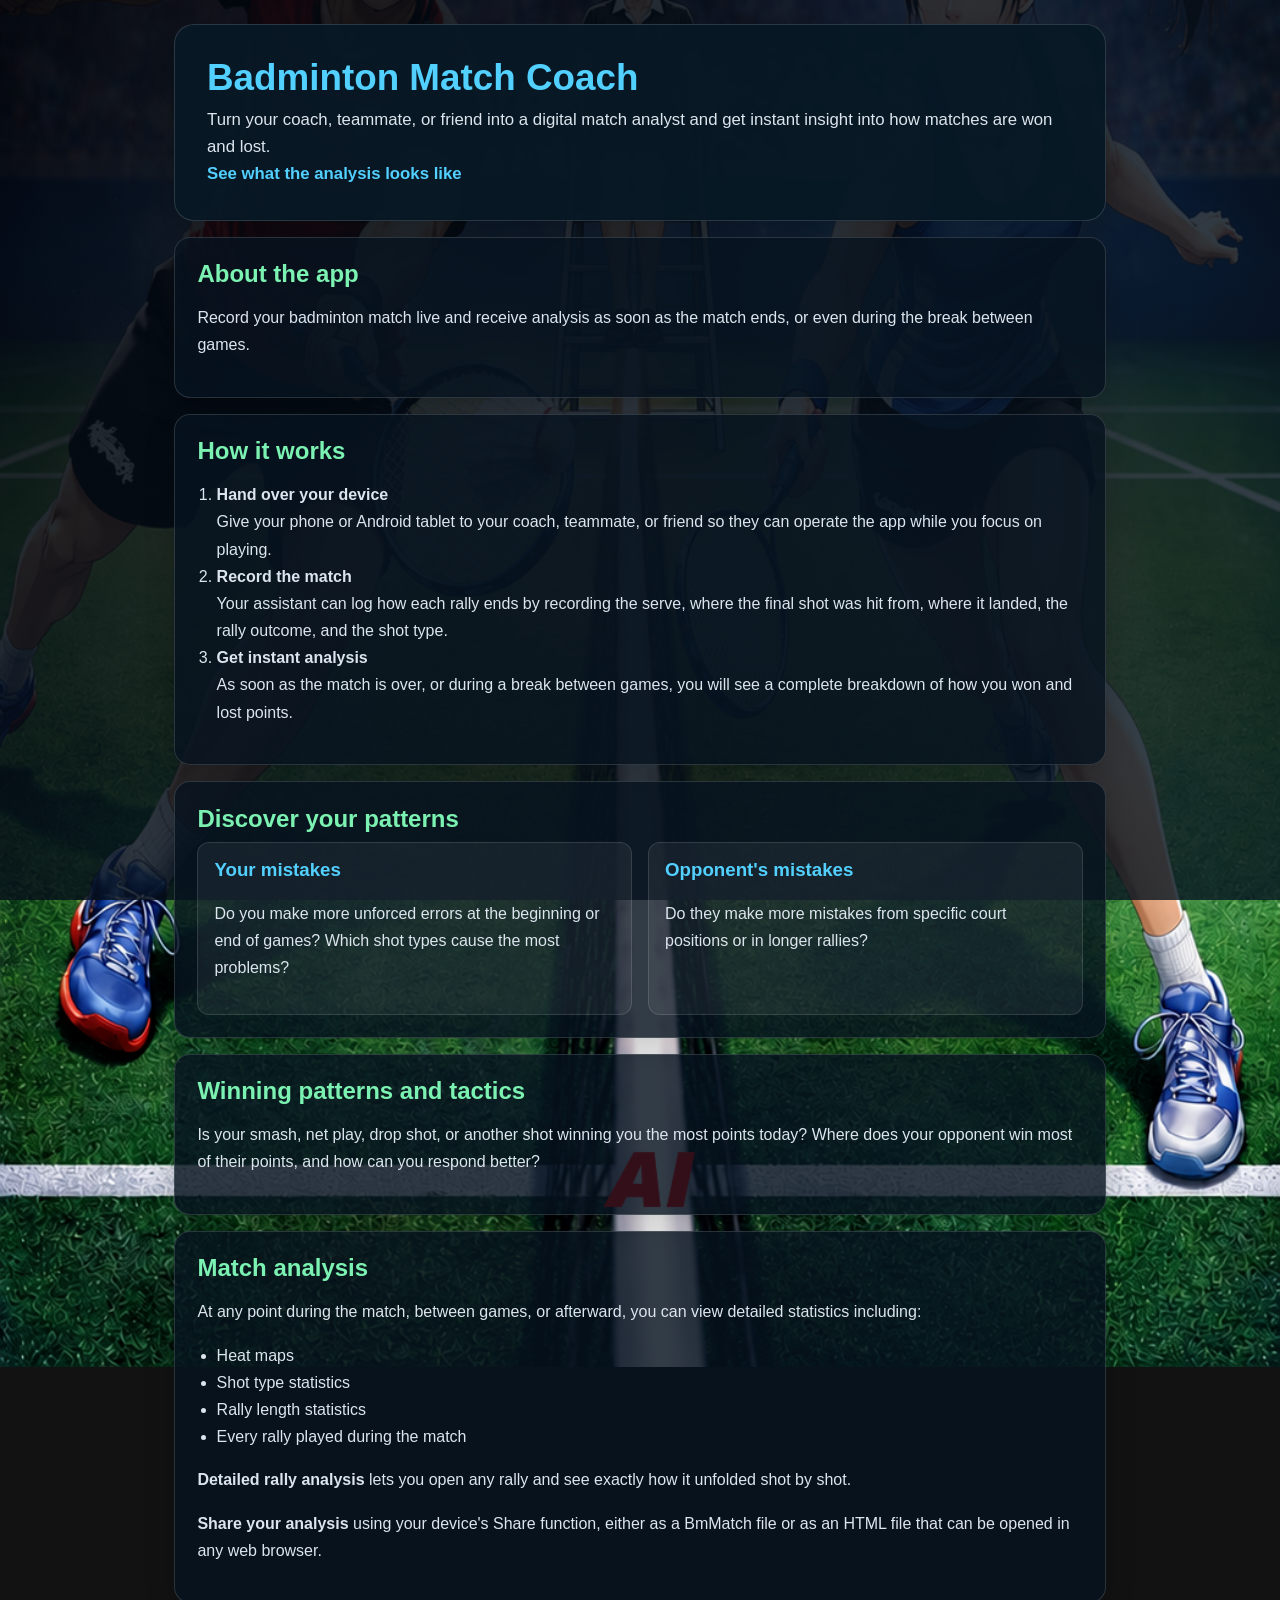
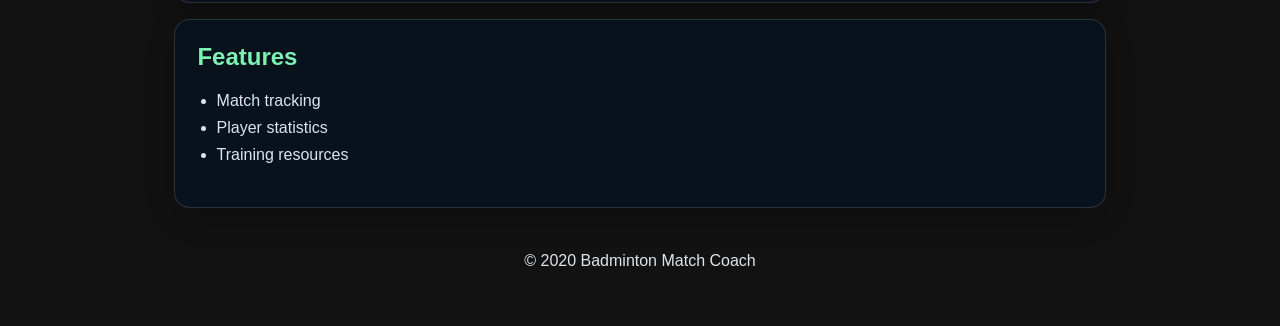
==== index.html @ 95886f52 "20260714 upd 11.22" ====
<!DOCTYPE html>
<html lang="en">
<head>
    <meta charset="UTF-8">
    <meta name="viewport" content="width=device-width, initial-scale=1.0">
    <title>Badminton Match Coach</title>
    <link rel="stylesheet" href="css/styles.css">
</head>
<body>
    <div class="page-shell">
        <header class="hero">
            <h1>Badminton Match Coach</h1>
            <p>Turn your coach, teammate, or friend into a digital match analyst and get instant insight into how matches are won and lost.</p>
            <p class="nav-links">
                <a href="analysis.html">See what the analysis looks like</a>
            </p>
        </header>

        <main class="container">
            <section class="card">
                <h2>About the app</h2>
                <p>Record your badminton match live and receive analysis as soon as the match ends, or even during the break between games.</p>
            </section>

            <section class="card">
                <h2>How it works</h2>
                <ol>
                    <li><strong>Hand over your device</strong><br>Give your phone or Android tablet to your coach, teammate, or friend so they can operate the app while you focus on playing.</li>
                    <li><strong>Record the match</strong><br>Your assistant can log how each rally ends by recording the serve, where the final shot was hit from, where it landed, the rally outcome, and the shot type.</li>
                    <li><strong>Get instant analysis</strong><br>As soon as the match is over, or during a break between games, you will see a complete breakdown of how you won and lost points.</li>
                </ol>
            </section>

            <section class="card">
                <h2>Discover your patterns</h2>
                <div class="grid">
                    <div class="panel">
                        <h3>Your mistakes</h3>
                        <p>Do you make more unforced errors at the beginning or end of games? Which shot types cause the most problems?</p>
                    </div>
                    <div class="panel">
                        <h3>Opponent's mistakes</h3>
                        <p>Do they make more mistakes from specific court positions or in longer rallies?</p>
                    </div>
                </div>
            </section>

            <section class="card">
                <h2>Winning patterns and tactics</h2>
                <p>Is your smash, net play, drop shot, or another shot winning you the most points today? Where does your opponent win most of their points, and how can you respond better?</p>
            </section>

            <section class="card">
                <h2>Match analysis</h2>
                <p>At any point during the match, between games, or afterward, you can view detailed statistics including:</p>
                <ul>
                    <li>Heat maps</li>
                    <li>Shot type statistics</li>
                    <li>Rally length statistics</li>
                    <li>Every rally played during the match</li>
                </ul>
                <p><strong>Detailed rally analysis</strong> lets you open any rally and see exactly how it unfolded shot by shot.</p>
                <p><strong>Share your analysis</strong> using your device's Share function, either as a BmMatch file or as an HTML file that can be opened in any web browser.</p>
            </section>

            <section class="card">
                <h2>Features</h2>
                <ul>
                    <li>Match tracking</li>
                    <li>Player statistics</li>
                    <li>Training resources</li>
                </ul>
            </section>
        </main>

        <footer>
            <p>&copy; 2020 Badminton Match Coach</p>
        </footer>
    </div>

    <script src="js/main.js"></script>
</body>
</html>
---- css/styles.css ----
:root {
    color-scheme: dark;
    --bg: #07131f;
    --surface: rgba(7, 19, 31, 0.82);
    --surface-strong: rgba(8, 24, 37, 0.96);
    --text: #f3f7fb;
    --muted: #dce5ee;
    --accent: #52d0ff;
    --accent-2: #7cf2b2;
}

* {
    box-sizing: border-box;
}

body {
    font-family: Arial, sans-serif;
    margin: 0;
    min-height: 100vh;
    color: var(--text);
    background: linear-gradient(135deg, rgba(2, 6, 12, 0.92) 0%, rgba(7, 16, 27, 0.84) 45%, rgba(10, 24, 35, 0.82) 100%), url("../BadmintonMatchCoach.png");
    background-position: center;
    background-repeat: no-repeat;
    background-size: cover;
    background-attachment: fixed;
    -webkit-text-size-adjust: 100%;
    text-size-adjust: 100%;
}

.page-shell {
    max-width: 980px;
    margin: 0 auto;
    padding: 24px clamp(14px, 3vw, 24px) 40px;
}

.hero {
    padding: clamp(1.2rem, 3vw, 2rem);
    margin-bottom: 1rem;
    background: var(--surface-strong);
    border: 1px solid rgba(255, 255, 255, 0.14);
    border-radius: 20px;
    box-shadow: 0 12px 40px rgba(0, 0, 0, 0.25);
}

.hero h1 {
    margin: 0 0 0.5rem;
    font-size: clamp(1.7rem, 4vw, 2.3rem);
    color: var(--accent);
}

.hero p {
    margin: 0;
    font-size: clamp(0.95rem, 2.2vw, 1.05rem);
    line-height: 1.6;
    color: var(--muted);
}

.container {
    display: grid;
    gap: 1rem;
}

.card {
    background: var(--surface);
    border: 1px solid rgba(255, 255, 255, 0.14);
    border-radius: 16px;
    padding: clamp(1rem, 2.5vw, 1.4rem);
    box-shadow: 0 10px 30px rgba(0, 0, 0, 0.2);
}

.card h2 {
    margin-top: 0;
    margin-bottom: 0.6rem;
    color: var(--accent-2);
}

.card p,
.card li {
    line-height: 1.7;
    color: var(--muted);
}

.grid {
    display: grid;
    grid-template-columns: repeat(2, minmax(0, 1fr));
    gap: 1rem;
}

.panel {
    background: rgba(255, 255, 255, 0.06);
    border: 1px solid rgba(255, 255, 255, 0.12);
    border-radius: 12px;
    padding: 1rem;
}

.panel h3 {
    margin-top: 0;
    color: var(--accent);
}

ol,
ul {
    padding-left: 1.2rem;
}

footer {
    margin-top: 1rem;
    text-align: center;
    color: var(--muted);
    padding: 0.75rem 0 0;
}

.nav-links {
    margin-top: 0.8rem;
}

.nav-links a {
    display: inline-block;
    color: var(--accent);
    font-weight: bold;
    text-decoration: none;
}

.nav-links a:hover {
    text-decoration: underline;
}

footer a {
    color: var(--accent);
    text-decoration: none;
}

footer a:hover {
    text-decoration: underline;
}



@media (max-width: 900px) {
    .grid {
        grid-template-columns: 1fr;
    }
}

@media (max-width: 700px) {
    .page-shell {
        padding: 16px 12px 32px;
    }

    .hero {
        padding: 1.1rem;
    }

    .card {
        border-radius: 14px;
    }

    ol,
    ul {
        padding-left: 1rem;
    }
}

@media (max-width: 480px) {
    .hero h1 {
        font-size: 1.5rem;
    }

    .hero p {
        font-size: 0.95rem;
    }

    .card h2 {
        font-size: 1.1rem;
    }

    .nav-links a {
        font-size: 0.95rem;
    }
}
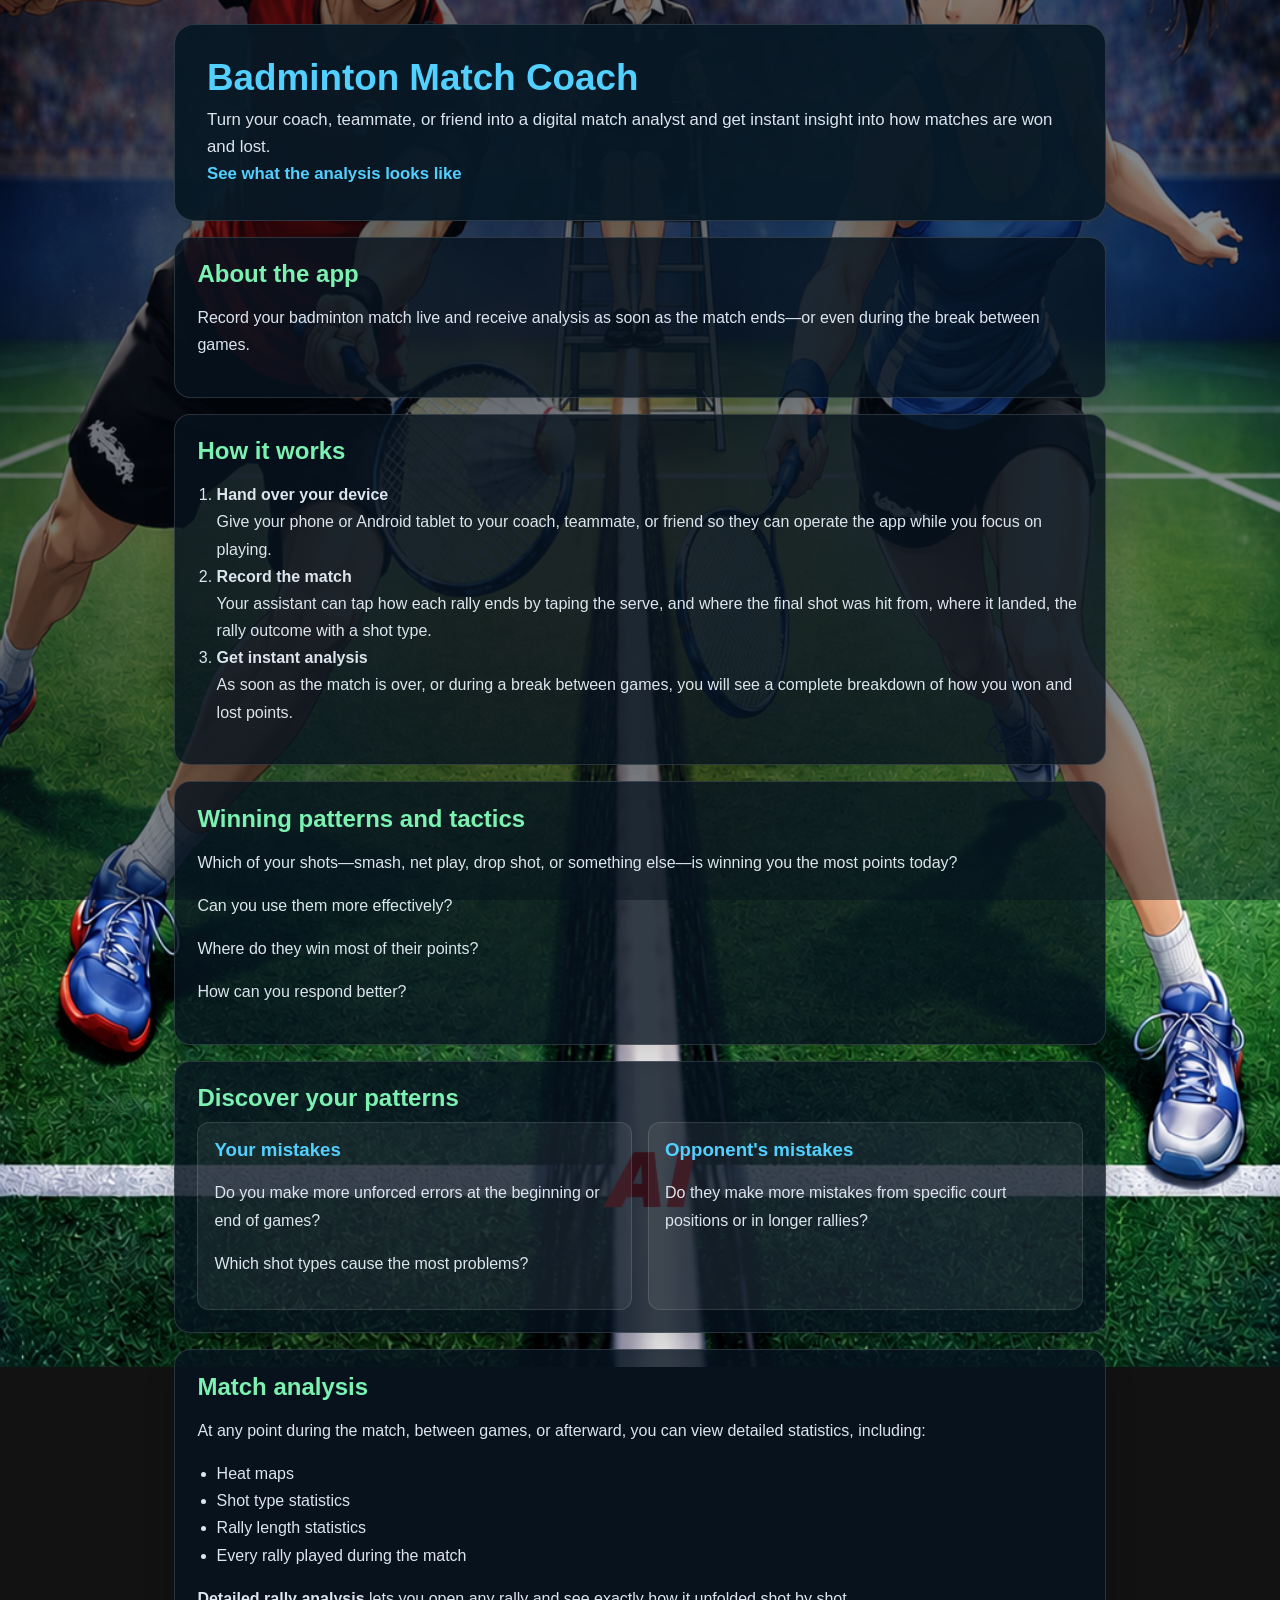
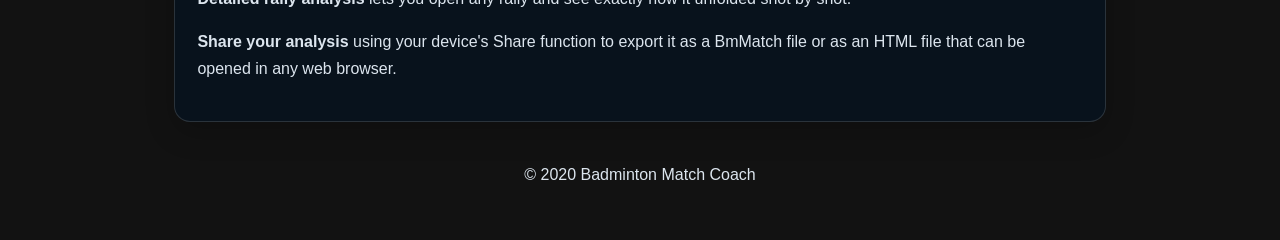
==== commit 569fea5c: "20260715" ====
--- a/index.html
+++ b/index.html
@@ -19,16 +19,24 @@
         <main class="container">
             <section class="card">
                 <h2>About the app</h2>
-                <p>Record your badminton match live and receive analysis as soon as the match ends, or even during the break between games.</p>
+                <p>Record your badminton match live and receive analysis as soon as the match ends—or even during the break between games.</p>
             </section>
 
             <section class="card">
                 <h2>How it works</h2>
                 <ol>
                     <li><strong>Hand over your device</strong><br>Give your phone or Android tablet to your coach, teammate, or friend so they can operate the app while you focus on playing.</li>
-                    <li><strong>Record the match</strong><br>Your assistant can log how each rally ends by recording the serve, where the final shot was hit from, where it landed, the rally outcome, and the shot type.</li>
+                    <li><strong>Record the match</strong><br>Your assistant can tap how each rally ends by taping the serve, and where the final shot was hit from, where it landed, the rally outcome with a shot type.</li>
                     <li><strong>Get instant analysis</strong><br>As soon as the match is over, or during a break between games, you will see a complete breakdown of how you won and lost points.</li>
                 </ol>
+            </section>
+
+            <section class="card">
+                <h2>Winning patterns and tactics</h2>
+                <p>Which of your shots—smash, net play, drop shot, or something else—is winning you the most points today?</p>
+                <p>Can you use them more effectively?</p>
+                <p>Where do they win most of their points?</p>
+                <p>How can you respond better?</p>
             </section>
 
             <section class="card">
@@ -36,7 +44,8 @@
                 <div class="grid">
                     <div class="panel">
                         <h3>Your mistakes</h3>
-                        <p>Do you make more unforced errors at the beginning or end of games? Which shot types cause the most problems?</p>
+                        <p>Do you make more unforced errors at the beginning or end of games?</p>
+                        <p>Which shot types cause the most problems?</p>
                     </div>
                     <div class="panel">
                         <h3>Opponent's mistakes</h3>
@@ -46,13 +55,8 @@
             </section>
 
             <section class="card">
-                <h2>Winning patterns and tactics</h2>
-                <p>Is your smash, net play, drop shot, or another shot winning you the most points today? Where does your opponent win most of their points, and how can you respond better?</p>
-            </section>
-
-            <section class="card">
                 <h2>Match analysis</h2>
-                <p>At any point during the match, between games, or afterward, you can view detailed statistics including:</p>
+                <p>At any point during the match, between games, or afterward, you can view detailed statistics, including:</p>
                 <ul>
                     <li>Heat maps</li>
                     <li>Shot type statistics</li>
@@ -60,17 +64,9 @@
                     <li>Every rally played during the match</li>
                 </ul>
                 <p><strong>Detailed rally analysis</strong> lets you open any rally and see exactly how it unfolded shot by shot.</p>
-                <p><strong>Share your analysis</strong> using your device's Share function, either as a BmMatch file or as an HTML file that can be opened in any web browser.</p>
+                <p><strong>Share your analysis</strong> using your device's Share function to export it as a BmMatch file or as an HTML file that can be opened in any web browser.</p>
             </section>
 
-            <section class="card">
-                <h2>Features</h2>
-                <ul>
-                    <li>Match tracking</li>
-                    <li>Player statistics</li>
-                    <li>Training resources</li>
-                </ul>
-            </section>
         </main>
 
         <footer>
--- a/css/styles.css
+++ b/css/styles.css
@@ -18,7 +18,7 @@
     margin: 0;
     min-height: 100vh;
     color: var(--text);
-    background: linear-gradient(135deg, rgba(2, 6, 12, 0.92) 0%, rgba(7, 16, 27, 0.84) 45%, rgba(10, 24, 35, 0.82) 100%), url("../BadmintonMatchCoach.png");
+    background: linear-gradient(135deg, rgba(2, 6, 12, 0.60) 0%, rgba(7, 16, 27, 0.50) 45%, rgba(10, 24, 35, 0.45) 100%), url("../BadmintonMatchCoach.png");
     background-position: center;
     background-repeat: no-repeat;
     background-size: cover;
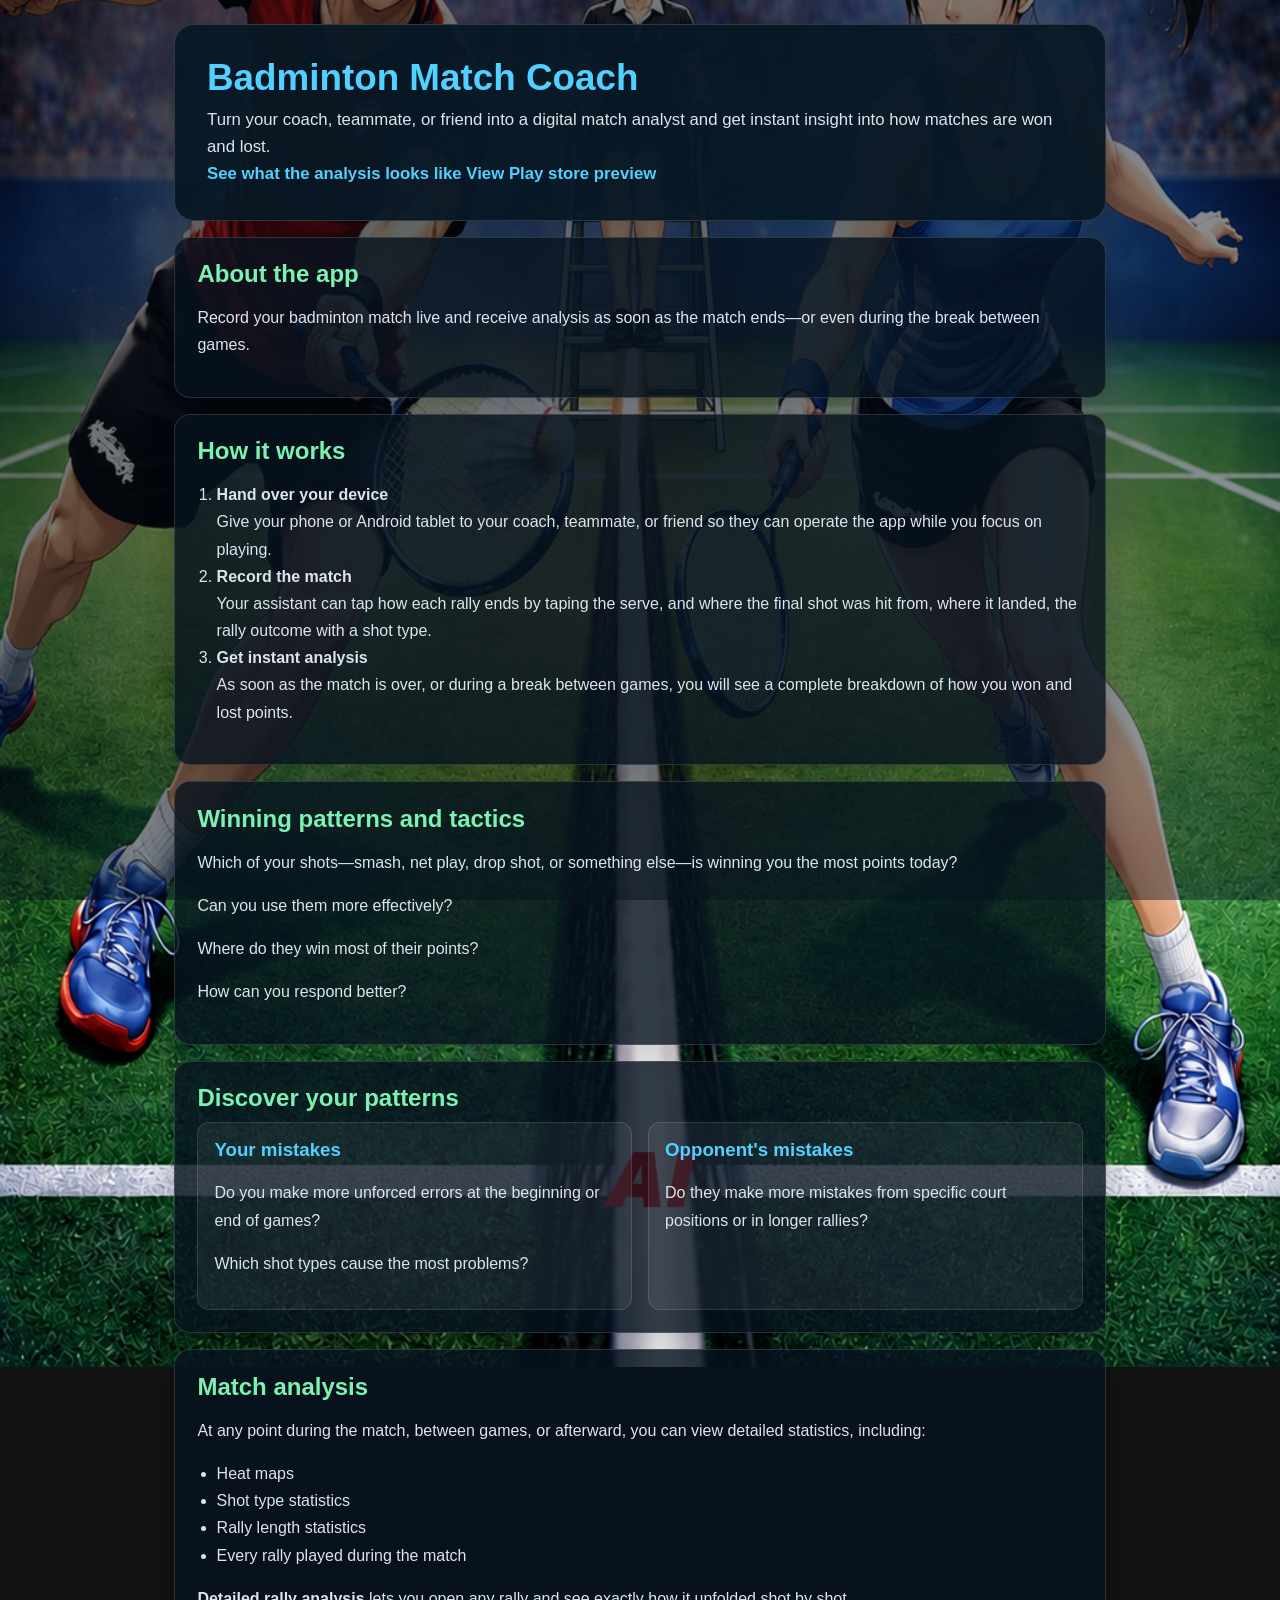
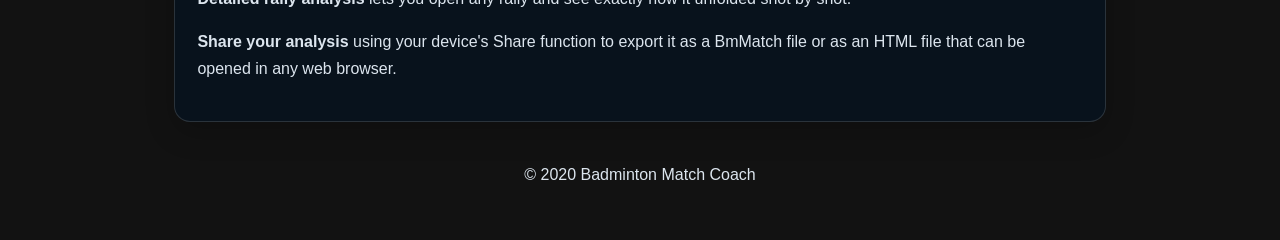
==== commit 54bfeb81: "20260715 13.19" ====
--- a/index.html
+++ b/index.html
@@ -13,6 +13,7 @@
             <p>Turn your coach, teammate, or friend into a digital match analyst and get instant insight into how matches are won and lost.</p>
             <p class="nav-links">
                 <a href="analysis.html">See what the analysis looks like</a>
+                <a href="play/index.html">View Play store preview</a>
             </p>
         </header>
 
--- a/css/styles.css
+++ b/css/styles.css
@@ -134,30 +134,357 @@
     text-decoration: underline;
 }
 
-
-
-@media (max-width: 900px) {
-    .grid {
+.play-page {
+    background: #f4f5f7;
+    color: #15202b;
+}
+
+.play-hero {
+    background: #1a73e8;
+    height: 90px;
+    display: flex;
+    align-items: center;
+    padding: 0 24px;
+    border-radius: 0 0 20px 20px;
+    box-shadow: 0 10px 30px rgba(26, 115, 232, 0.24);
+}
+
+.top-nav {
+    display: flex;
+    gap: 16px;
+}
+
+.top-nav a {
+    color: white;
+    text-decoration: none;
+    font-weight: 600;
+}
+
+.top-nav a:hover {
+    text-decoration: underline;
+}
+
+.app-shell {
+    max-width: 960px;
+    margin: -40px auto 0;
+    padding: 0 24px 40px;
+}
+
+.app-intro {
+    display: grid;
+    grid-template-columns: minmax(0, 1.7fr) minmax(280px, 1fr);
+    gap: 24px;
+    align-items: start;
+}
+
+.app-card {
+    background: white;
+    border-radius: 24px;
+    padding: 28px;
+    box-shadow: 0 16px 50px rgba(13, 44, 79, 0.12);
+    display: flex;
+    gap: 24px;
+}
+
+.app-icon {
+    min-width: 96px;
+    min-height: 96px;
+    border-radius: 28px;
+    background: linear-gradient(135deg, #2b81ff 0%, #51d6ff 100%);
+    color: white;
+    display: grid;
+    place-items: center;
+    box-shadow: 0 16px 35px rgba(43, 129, 255, 0.25);
+    overflow: hidden;
+}
+
+.app-icon img {
+    width: 100%;
+    height: 100%;
+    object-fit: cover;
+    display: block;
+}
+
+.app-details {
+    display: grid;
+    gap: 14px;
+}
+
+.app-category {
+    text-transform: uppercase;
+    letter-spacing: 0.14em;
+    font-size: 0.78rem;
+    color: #637f9d;
+}
+
+.app-details h1 {
+    margin: 0;
+    font-size: clamp(2.1rem, 3vw, 2.6rem);
+    color: #0f172a;
+}
+
+.app-subtitle {
+    margin: 0;
+    font-size: 1rem;
+    color: #475569;
+}
+
+.app-meta {
+    display: grid;
+    gap: 10px;
+}
+
+.rating {
+    display: flex;
+    align-items: center;
+    gap: 0.75rem;
+    font-size: 0.95rem;
+    color: #0f172a;
+}
+
+.stars {
+    color: #f59e0b;
+}
+
+.meta-muted {
+    color: #64748b;
+}
+
+.meta-row {
+    display: flex;
+    flex-wrap: wrap;
+    gap: 1rem;
+    color: #475569;
+    font-size: 0.95rem;
+}
+
+.badge-list {
+    display: flex;
+    flex-wrap: wrap;
+    gap: 10px;
+}
+
+.badge {
+    background: rgba(56, 189, 248, 0.12);
+    color: #0c4a6e;
+    padding: 6px 12px;
+    border-radius: 999px;
+    font-size: 0.82rem;
+    font-weight: 600;
+}
+
+.app-description {
+    margin: 0;
+    line-height: 1.75;
+    color: #334155;
+}
+
+.app-actions {
+    display: grid;
+    gap: 16px;
+}
+
+.btn {
+    border: none;
+    border-radius: 999px;
+    padding: 14px 18px;
+    font-size: 1rem;
+    cursor: pointer;
+}
+
+.btn-primary {
+    background: #1a73e8;
+    color: white;
+    box-shadow: 0 12px 28px rgba(26, 115, 232, 0.2);
+}
+
+.btn-secondary {
+    background: white;
+    color: #1a73e8;
+    border: 1px solid #cbd5e1;
+}
+
+.developer-info {
+    display: grid;
+    gap: 4px;
+    color: #475569;
+    font-size: 0.95rem;
+}
+
+.developer-info a {
+    color: #1a73e8;
+    text-decoration: none;
+}
+
+.developer-info a:hover {
+    text-decoration: underline;
+}
+
+.action-tags {
+    display: flex;
+    flex-wrap: wrap;
+    gap: 10px;
+    color: #334155;
+    font-size: 0.9rem;
+}
+
+.action-tags span {
+    background: #e2e8f0;
+    color: #1e293b;
+    border-radius: 999px;
+    padding: 8px 12px;
+}
+
+.screenshot-grid {
+    display: grid;
+    grid-template-columns: repeat(3, minmax(0, 1fr));
+    gap: 18px;
+    margin-top: 24px;
+}
+
+.screenshot-card {
+    background: #f8fafc;
+    border-radius: 24px;
+    position: relative;
+    overflow: hidden;
+    box-shadow: 0 18px 40px rgba(15, 23, 42, 0.08);
+}
+
+.screenshot-card img {
+    width: 100%;
+    height: 100%;
+    min-height: 260px;
+    display: block;
+    object-fit: cover;
+}
+
+.screenshot-label {
+    position: absolute;
+    left: 16px;
+    right: 16px;
+    bottom: 16px;
+    background: rgba(8, 31, 63, 0.85);
+    color: white;
+    padding: 10px 14px;
+    border-radius: 999px;
+    font-size: 0.9rem;
+    text-align: center;
+}
+
+.play-section {
+    background: white;
+    border-radius: 24px;
+    padding: 28px;
+    margin-top: 24px;
+    box-shadow: 0 14px 34px rgba(15, 23, 42, 0.08);
+}
+
+.play-section h2 {
+    margin-top: 0;
+    color: #0f172a;
+}
+
+.play-section p {
+    color: #475569;
+    line-height: 1.75;
+}
+
+.feature-list,
+.info-grid {
+    display: grid;
+    grid-template-columns: repeat(3, minmax(0, 1fr));
+    gap: 18px;
+    margin-top: 20px;
+}
+
+.feature-list div,
+.info-grid div {
+    background: #f8fafc;
+    border-radius: 18px;
+    border: 1px solid #e2e8f0;
+    padding: 20px;
+}
+
+.feature-list h3,
+.info-grid h3 {
+    margin-top: 0;
+    color: #0f172a;
+}
+
+.app-list {
+    padding-left: 1.2rem;
+    color: #475569;
+}
+
+.app-list li {
+    margin-bottom: 0.75rem;
+}
+
+.play-footer {
+    display: grid;
+    grid-template-columns: repeat(3, minmax(0, 1fr));
+    gap: 20px;
+    margin-top: 24px;
+    padding-top: 20px;
+    border-top: 1px solid #e2e8f0;
+    color: #475569;
+}
+
+.play-footer strong,
+.play-footer a {
+    color: #0f172a;
+}
+
+.play-footer a {
+    text-decoration: none;
+}
+
+.play-footer a:hover {
+    text-decoration: underline;
+}
+
+@media (max-width: 960px) {
+    .app-intro,
+    .screenshot-grid,
+    .feature-list,
+    .info-grid,
+    .play-footer {
         grid-template-columns: 1fr;
     }
-}
-
-@media (max-width: 700px) {
+
+    .app-shell {
+        margin-top: -20px;
+    }
+}
+
+@media (max-width: 690px) {
+    .app-card {
+        flex-direction: column;
+        padding: 22px;
+    }
+
+    .app-icon {
+        min-width: 76px;
+        min-height: 76px;
+        border-radius: 20px;
+    }
+}
+
+@media (max-width: 520px) {
+    .play-hero {
+        padding: 0 16px;
+    }
+
     .page-shell {
-        padding: 16px 12px 32px;
-    }
-
-    .hero {
-        padding: 1.1rem;
-    }
-
-    .card {
-        border-radius: 14px;
-    }
-
-    ol,
-    ul {
-        padding-left: 1rem;
+        padding: 0;
+    }
+
+    .app-shell {
+        padding: 0 16px 32px;
+    }
+
+    .btn {
+        width: 100%;
     }
 }
 
@@ -177,4 +504,22 @@
     .nav-links a {
         font-size: 0.95rem;
     }
+}
+
+@media (max-width: 480px) {
+    .hero h1 {
+        font-size: 1.5rem;
+    }
+
+    .hero p {
+        font-size: 0.95rem;
+    }
+
+    .card h2 {
+        font-size: 1.1rem;
+    }
+
+    .nav-links a {
+        font-size: 0.95rem;
+    }
 }
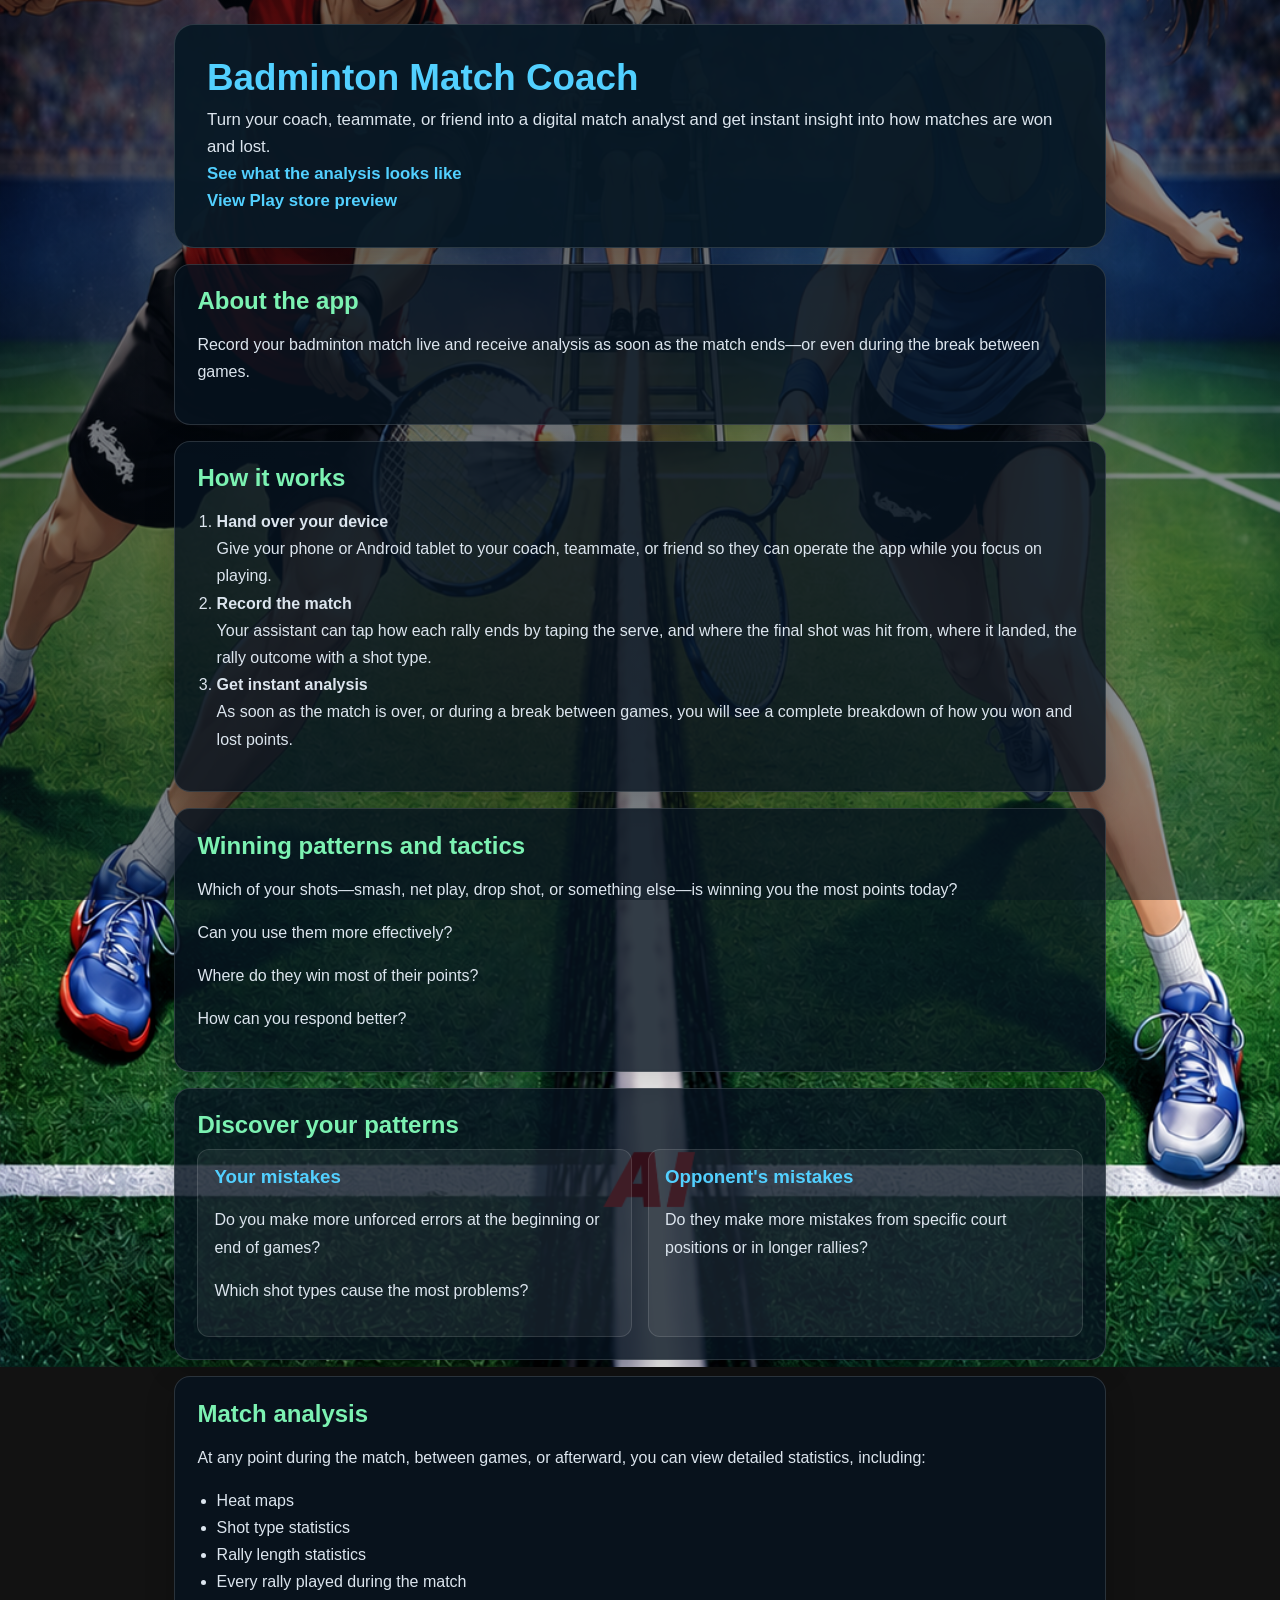
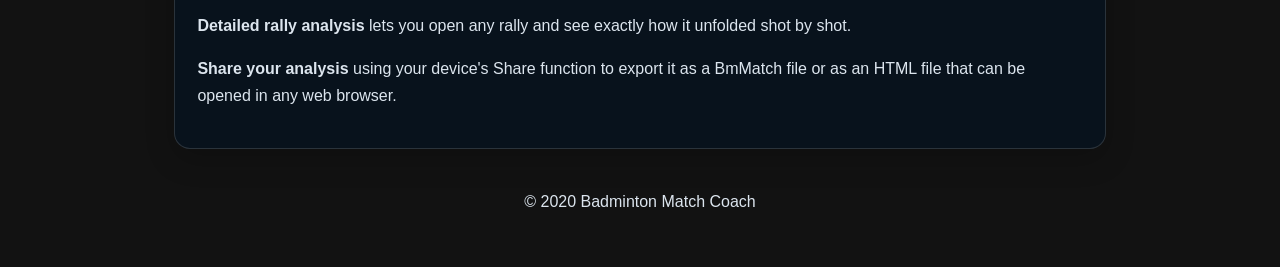
==== commit 2ad82414: "20260715 13.46" ====
--- a/index.html
+++ b/index.html
@@ -13,6 +13,8 @@
             <p>Turn your coach, teammate, or friend into a digital match analyst and get instant insight into how matches are won and lost.</p>
             <p class="nav-links">
                 <a href="analysis.html">See what the analysis looks like</a>
+            </p>
+            <p class="nav-links">
                 <a href="play/index.html">View Play store preview</a>
             </p>
         </header>
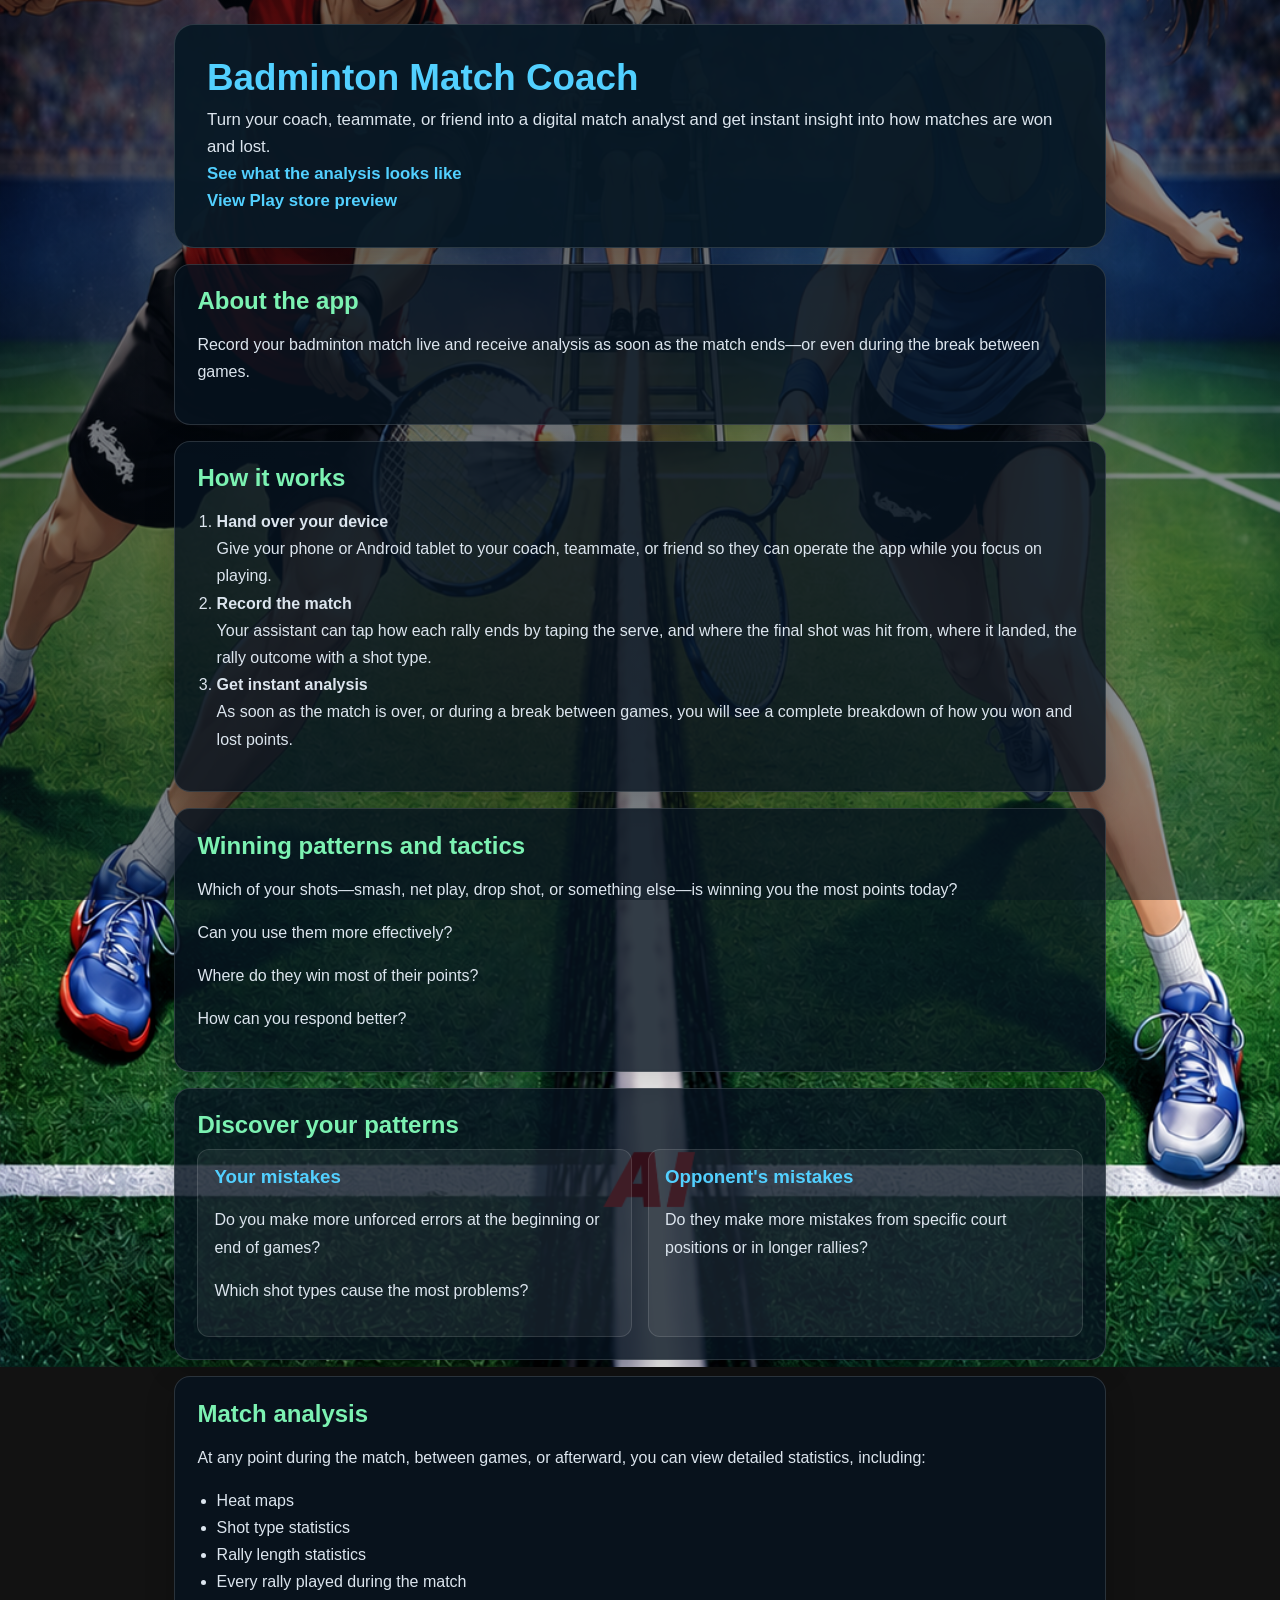
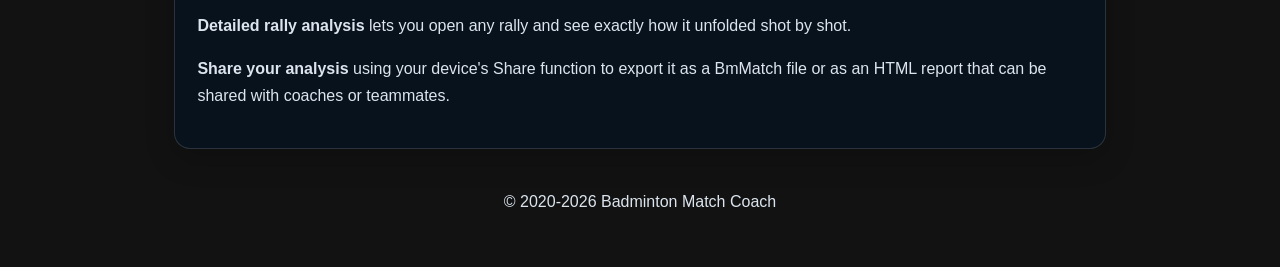
==== commit 62ad73c0: "20260715 1922" ====
--- a/index.html
+++ b/index.html
@@ -67,13 +67,13 @@
                     <li>Every rally played during the match</li>
                 </ul>
                 <p><strong>Detailed rally analysis</strong> lets you open any rally and see exactly how it unfolded shot by shot.</p>
-                <p><strong>Share your analysis</strong> using your device's Share function to export it as a BmMatch file or as an HTML file that can be opened in any web browser.</p>
+                <p><strong>Share your analysis</strong> using your device's Share function to export it as a BmMatch file or as an HTML report that can be shared with coaches or teammates.</p>
             </section>
 
         </main>
 
         <footer>
-            <p>&copy; 2020 Badminton Match Coach</p>
+            <p>&copy; 2020-2026 Badminton Match Coach</p>
         </footer>
     </div>
 
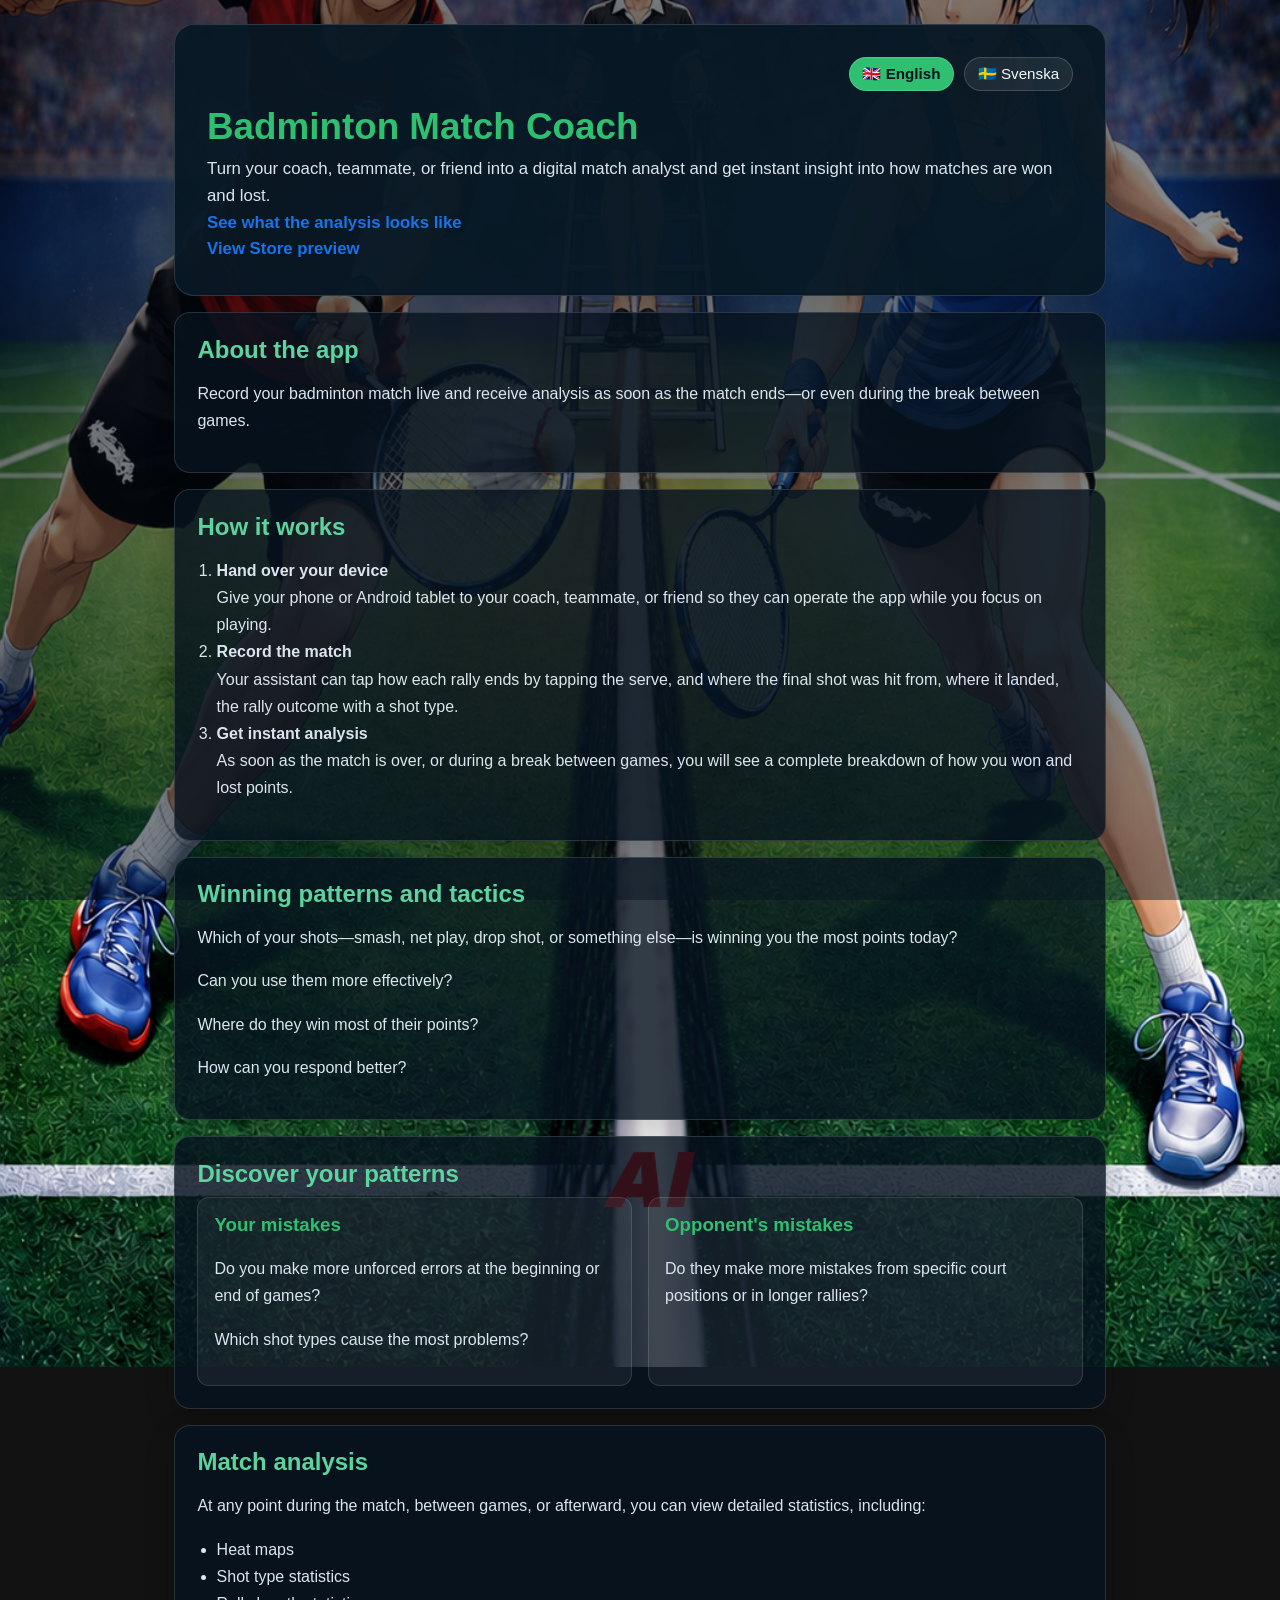
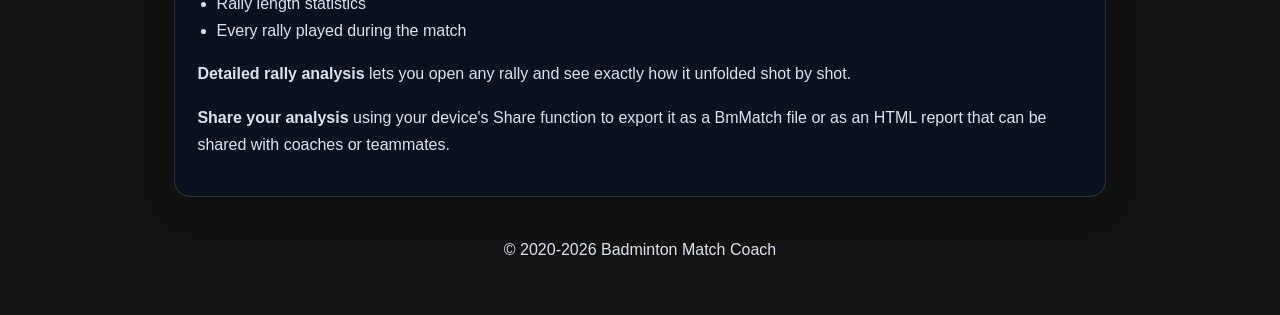
==== commit e1ef0b09: "20260721" ====
--- a/index.html
+++ b/index.html
@@ -9,65 +9,69 @@
 <body>
     <div class="page-shell">
         <header class="hero">
+            <div class="lang-switcher" role="group" aria-label="Language switcher">
+                <button class="lang-btn active" type="button" data-lang="en" aria-label="Switch to English">🇬🇧 English</button>
+                <button class="lang-btn" type="button" data-lang="sv" aria-label="Växla till svenska">🇸🇪 Svenska</button>
+            </div>
             <h1>Badminton Match Coach</h1>
-            <p>Turn your coach, teammate, or friend into a digital match analyst and get instant insight into how matches are won and lost.</p>
+            <p data-i18n="heroSubtitle">Turn your coach, teammate, or friend into a digital match analyst and get instant insight into how matches are won and lost.</p>
             <p class="nav-links">
-                <a href="analysis.html">See what the analysis looks like</a>
+                <a href="analysis.html" data-i18n="linkAnalysis">See what the analysis looks like</a>
             </p>
             <p class="nav-links">
-                <a href="play/index.html">View Play store preview</a>
+                <a href="play/index.html" data-i18n="linkPreview">View Play Store preview</a>
             </p>
         </header>
 
         <main class="container">
             <section class="card">
-                <h2>About the app</h2>
-                <p>Record your badminton match live and receive analysis as soon as the match ends—or even during the break between games.</p>
+                <h2 data-i18n="aboutTitle">About the app</h2>
+                <p data-i18n="aboutText">Record your badminton match live and receive analysis as soon as the match ends—or even during the break between games.</p>
             </section>
 
             <section class="card">
-                <h2>How it works</h2>
+                <h2 data-i18n="howTitle">How it works</h2>
                 <ol>
-                    <li><strong>Hand over your device</strong><br>Give your phone or Android tablet to your coach, teammate, or friend so they can operate the app while you focus on playing.</li>
-                    <li><strong>Record the match</strong><br>Your assistant can tap how each rally ends by taping the serve, and where the final shot was hit from, where it landed, the rally outcome with a shot type.</li>
-                    <li><strong>Get instant analysis</strong><br>As soon as the match is over, or during a break between games, you will see a complete breakdown of how you won and lost points.</li>
+                    <li><strong data-i18n="step1Title">Hand over your device</strong><br><span data-i18n="step1Text">Give your phone or Android tablet to your coach, teammate, or friend so they can operate the app while you focus on playing.</span></li>
+                    <li><strong data-i18n="step2Title">Record the match</strong><br><span data-i18n="step2Text">Your assistant can tap how each rally ends by tapping the serve, and where the final shot was hit from, where it landed, the rally outcome with a shot type.</span></li>
+                    <li><strong data-i18n="step3Title">Get instant analysis</strong><br><span data-i18n="step3Text">As soon as the match is over, or during a break between games, you will see a complete breakdown of how you won and lost points.</span></li>
                 </ol>
             </section>
 
             <section class="card">
-                <h2>Winning patterns and tactics</h2>
-                <p>Which of your shots—smash, net play, drop shot, or something else—is winning you the most points today?</p>
-                <p>Can you use them more effectively?</p>
-                <p>Where do they win most of their points?</p>
-                <p>How can you respond better?</p>
+                <h2 data-i18n="patternsTitle">Winning patterns and tactics</h2>
+                <p data-i18n="patternsText1">Which of your shots—smash, net play, drop shot, or something else—is winning you the most points today?</p>
+                <p data-i18n="patternsText2">Can you use them more effectively?</p>
+                <p data-i18n="patternsText3">Where do they win most of their points?</p>
+                <p data-i18n="patternsText4">How can you respond better?</p>
             </section>
 
             <section class="card">
-                <h2>Discover your patterns</h2>
+                <h2 data-i18n="discoverTitle">Discover your patterns</h2>
                 <div class="grid">
                     <div class="panel">
-                        <h3>Your mistakes</h3>
-                        <p>Do you make more unforced errors at the beginning or end of games?</p>
-                        <p>Which shot types cause the most problems?</p>
+                        <h3 data-i18n="mistakesTitle">Your mistakes</h3>
+                        <p data-i18n="mistakesText1">Do you make more unforced errors at the beginning or end of games?</p>
+                        <p data-i18n="mistakesText2">Which shot types cause the most problems?</p>
                     </div>
                     <div class="panel">
-                        <h3>Opponent's mistakes</h3>
-                        <p>Do they make more mistakes from specific court positions or in longer rallies?</p>
+                        <h3 data-i18n="opponentTitle">Opponent's mistakes</h3>
+                        <p data-i18n="opponentText">Do they make more mistakes from specific court positions or in longer rallies?</p>
                     </div>
                 </div>
             </section>
 
             <section class="card">
-                <h2>Match analysis</h2>
-                <p>At any point during the match, between games, or afterward, you can view detailed statistics, including:</p>
+                <h2 data-i18n="analysisTitle">Match analysis</h2>
+                <p data-i18n="analysisIntro">At any point during the match, between games, or afterward, you can view detailed statistics, including:</p>
                 <ul>
-                    <li>Heat maps</li>
-                    <li>Shot type statistics</li>
-                    <li>Rally length statistics</li>
-                    <li>Every rally played during the match</li>
+                    <li data-i18n="analysisItem1">Heat maps</li>
+                    <li data-i18n="analysisItem2">Shot type statistics</li>
+                    <li data-i18n="analysisItem3">Rally length statistics</li>
+                    <li data-i18n="analysisItem4">Every rally played during the match</li>
                 </ul>
-                <p><strong>Detailed rally analysis</strong> lets you open any rally and see exactly how it unfolded shot by shot.</p>
-                <p><strong>Share your analysis</strong> using your device's Share function to export it as a BmMatch file or as an HTML report that can be shared with coaches or teammates.</p>
+                <p><strong data-i18n="detailedAnalysis">Detailed rally analysis</strong> <span data-i18n="detailedAnalysisText">lets you open any rally and see exactly how it unfolded shot by shot.</span></p>
+                <p><strong data-i18n="shareAnalysis">Share your analysis</strong> <span data-i18n="shareAnalysisText">using your device's Share function to export it as a BmMatch file or as an HTML report that can be shared with coaches or teammates.</span></p>
             </section>
 
         </main>
--- a/css/styles.css
+++ b/css/styles.css
@@ -5,8 +5,9 @@
     --surface-strong: rgba(8, 24, 37, 0.96);
     --text: #f3f7fb;
     --muted: #dce5ee;
-    --accent: #52d0ff;
-    --accent-2: #7cf2b2;
+    --accent: #2fbf71;
+    --accent-2: #5dd39e;
+    --link: #1a73e8;
 }
 
 * {
@@ -42,6 +43,30 @@
     box-shadow: 0 12px 40px rgba(0, 0, 0, 0.25);
 }
 
+.lang-switcher {
+    display: flex;
+    justify-content: flex-end;
+    gap: 0.6rem;
+    margin-bottom: 0.9rem;
+    flex-wrap: wrap;
+}
+
+.lang-btn {
+    border: 1px solid rgba(255, 255, 255, 0.16);
+    background: rgba(255, 255, 255, 0.08);
+    color: var(--text);
+    padding: 0.45rem 0.8rem;
+    border-radius: 999px;
+    cursor: pointer;
+    font-size: 0.95rem;
+}
+
+.lang-btn.active {
+    background: var(--accent);
+    color: #03121d;
+    font-weight: 700;
+}
+
 .hero h1 {
     margin: 0 0 0.5rem;
     font-size: clamp(1.7rem, 4vw, 2.3rem);
@@ -116,7 +141,7 @@
 
 .nav-links a {
     display: inline-block;
-    color: var(--accent);
+    color: var(--link);
     font-weight: bold;
     text-decoration: none;
 }
@@ -126,7 +151,7 @@
 }
 
 footer a {
-    color: var(--accent);
+    color: var(--link);
     text-decoration: none;
 }
 
@@ -140,18 +165,21 @@
 }
 
 .play-hero {
-    background: #1a73e8;
-    height: 90px;
+    background: linear-gradient(135deg, #1f8a4a 0%, #2fbf71 100%);
+    min-height: 90px;
     display: flex;
     align-items: center;
+    justify-content: space-between;
+    gap: 16px;
     padding: 0 24px;
     border-radius: 0 0 20px 20px;
-    box-shadow: 0 10px 30px rgba(26, 115, 232, 0.24);
+    box-shadow: 0 10px 30px rgba(47, 191, 113, 0.24);
 }
 
 .top-nav {
     display: flex;
     gap: 16px;
+    flex-wrap: wrap;
 }
 
 .top-nav a {
@@ -162,6 +190,17 @@
 
 .top-nav a:hover {
     text-decoration: underline;
+}
+
+.play-hero .lang-btn {
+    border-color: rgba(255, 255, 255, 0.24);
+    background: rgba(255, 255, 255, 0.16);
+    color: white;
+}
+
+.play-hero .lang-btn.active {
+    background: white;
+    color: #2fbf71;
 }
 
 .app-shell {
@@ -190,11 +229,11 @@
     min-width: 96px;
     min-height: 96px;
     border-radius: 28px;
-    background: linear-gradient(135deg, #2b81ff 0%, #51d6ff 100%);
+    background: linear-gradient(135deg, #2b8a3e 0%, #2fbf71 100%);
     color: white;
     display: grid;
     place-items: center;
-    box-shadow: 0 16px 35px rgba(43, 129, 255, 0.25);
+    box-shadow: 0 16px 35px rgba(47, 191, 113, 0.25);
     overflow: hidden;
 }
 
@@ -265,8 +304,8 @@
 }
 
 .badge {
-    background: rgba(56, 189, 248, 0.12);
-    color: #0c4a6e;
+    background: rgba(47, 191, 113, 0.14);
+    color: #0f5132;
     padding: 6px 12px;
     border-radius: 999px;
     font-size: 0.82rem;
@@ -293,15 +332,15 @@
 }
 
 .btn-primary {
-    background: #1a73e8;
+    background: var(--accent);
     color: white;
-    box-shadow: 0 12px 28px rgba(26, 115, 232, 0.2);
+    box-shadow: 0 12px 28px rgba(47, 191, 113, 0.2);
 }
 
 .btn-secondary {
     background: white;
-    color: #1a73e8;
-    border: 1px solid #cbd5e1;
+    color: var(--accent);
+    border: 1px solid rgba(47, 191, 113, 0.3);
 }
 
 .developer-info {
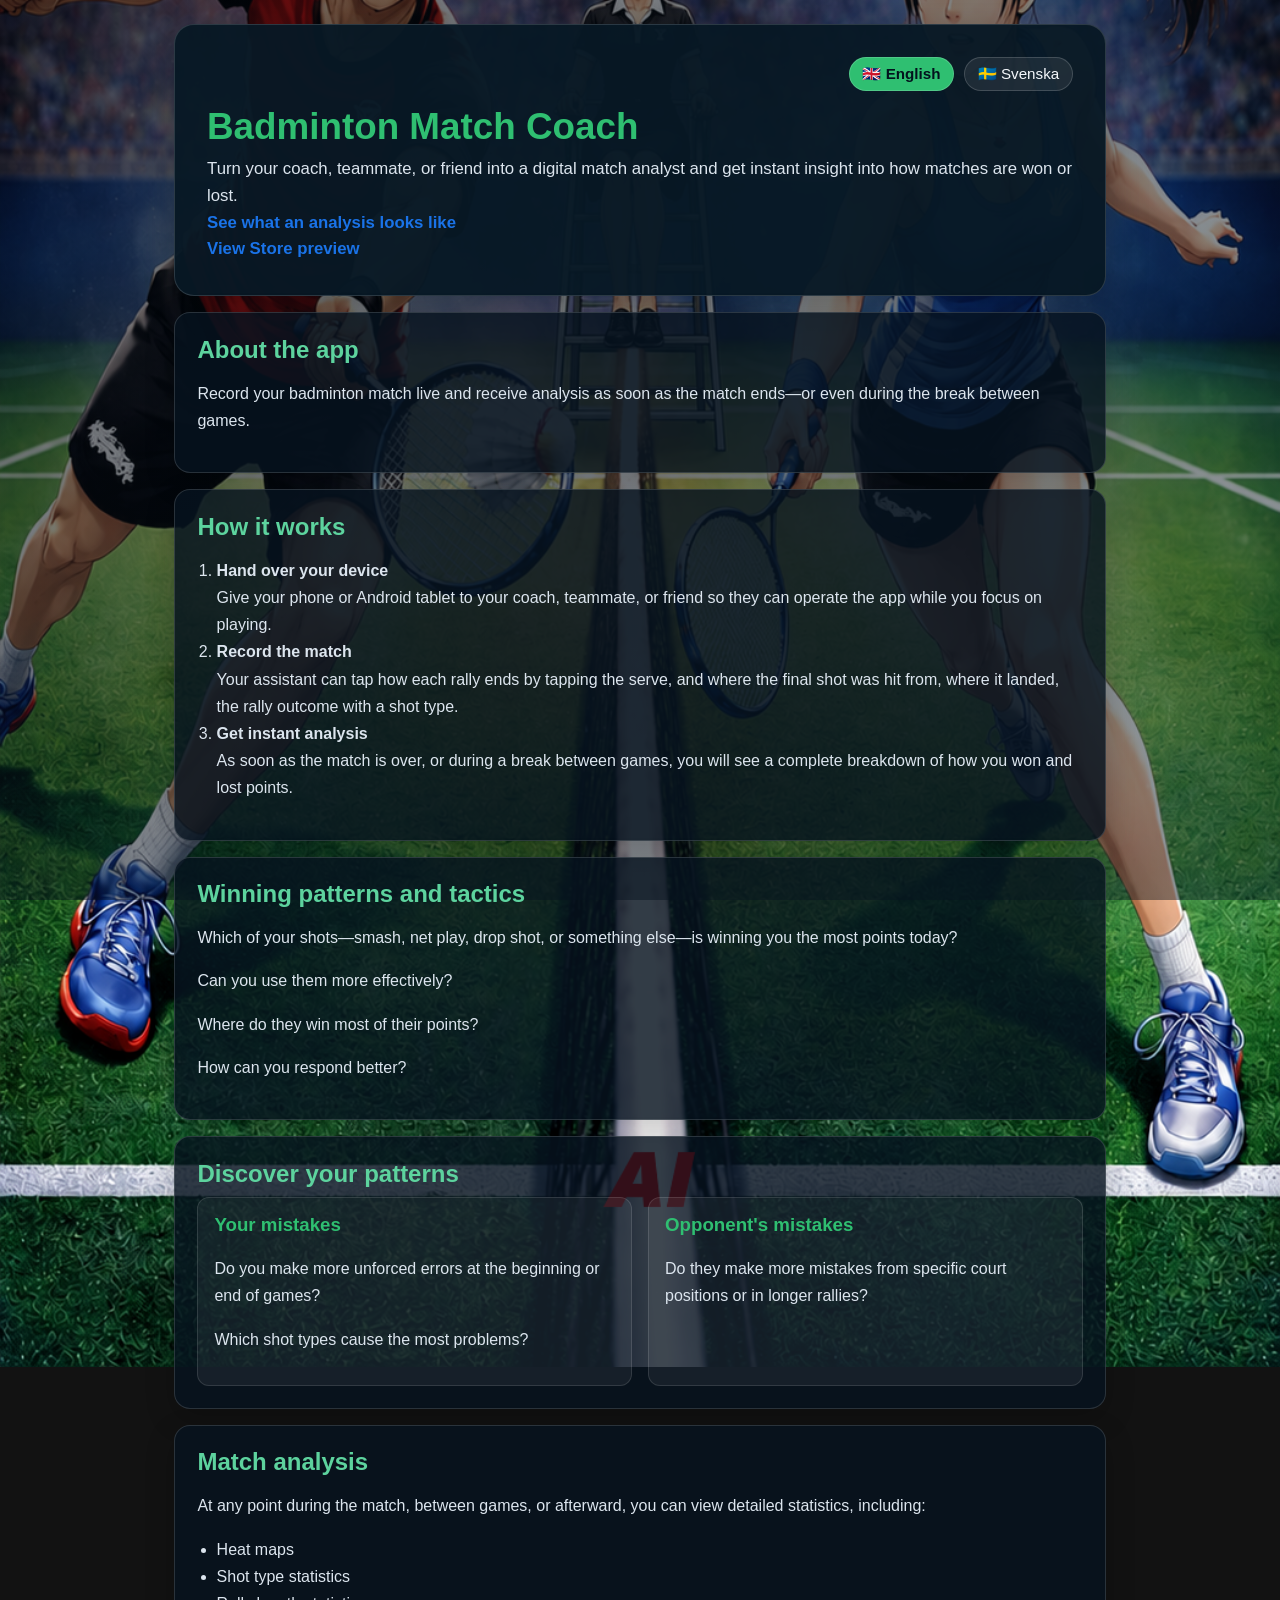
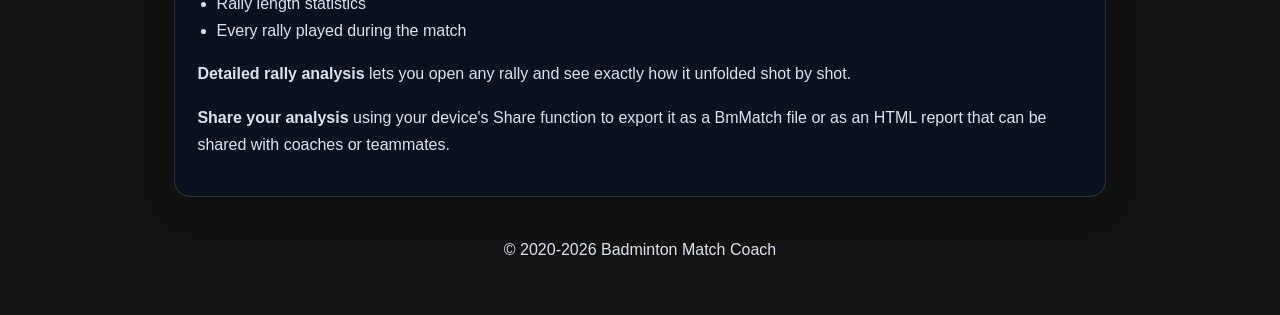
==== commit 34810f40: "20260722" ====
--- a/index.html
+++ b/index.html
@@ -14,9 +14,9 @@
                 <button class="lang-btn" type="button" data-lang="sv" aria-label="Växla till svenska">🇸🇪 Svenska</button>
             </div>
             <h1>Badminton Match Coach</h1>
-            <p data-i18n="heroSubtitle">Turn your coach, teammate, or friend into a digital match analyst and get instant insight into how matches are won and lost.</p>
+            <p data-i18n="heroSubtitle">Turn your coach, teammate, or friend into a digital match analyst and get instant insight into how matches are won or lost.</p>
             <p class="nav-links">
-                <a href="analysis.html" data-i18n="linkAnalysis">See what the analysis looks like</a>
+                <a href="analysis.html" data-i18n="linkAnalysis">See what an analysis looks like</a>
             </p>
             <p class="nav-links">
                 <a href="play/index.html" data-i18n="linkPreview">View Play Store preview</a>
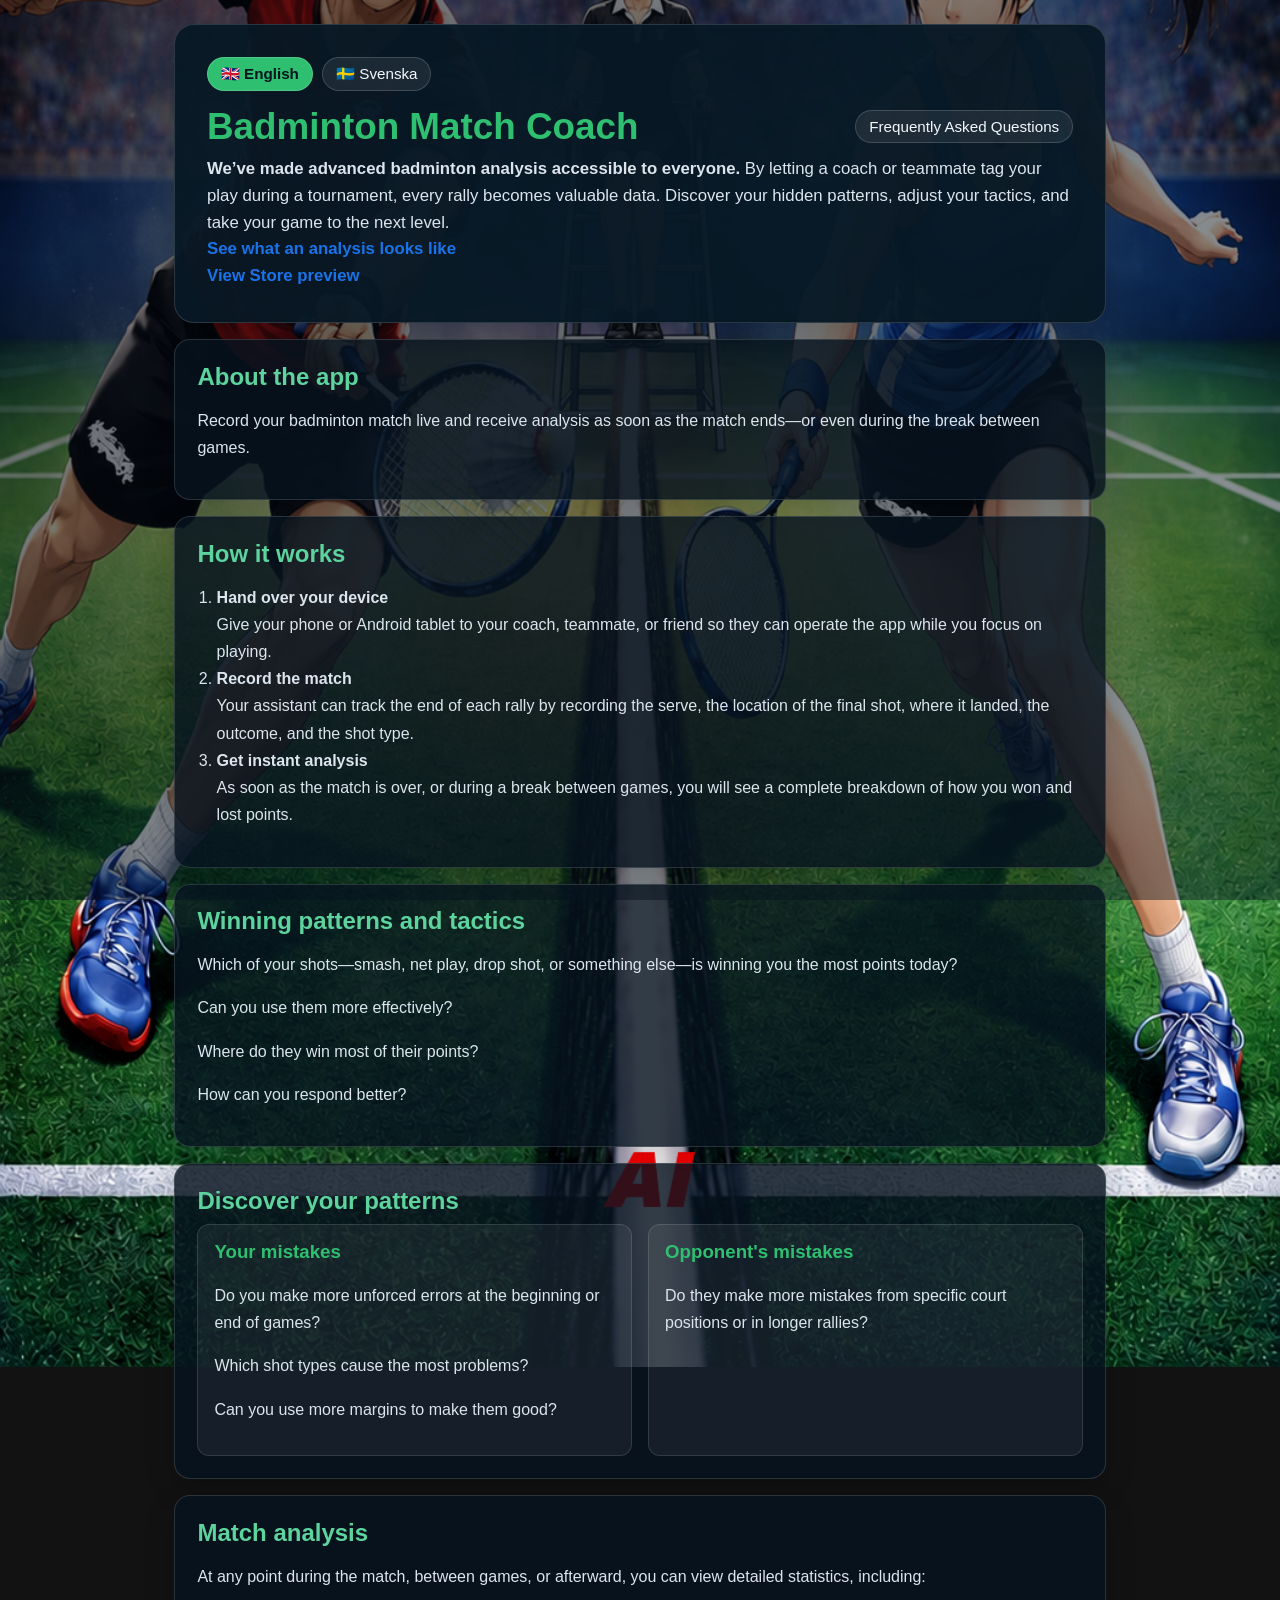
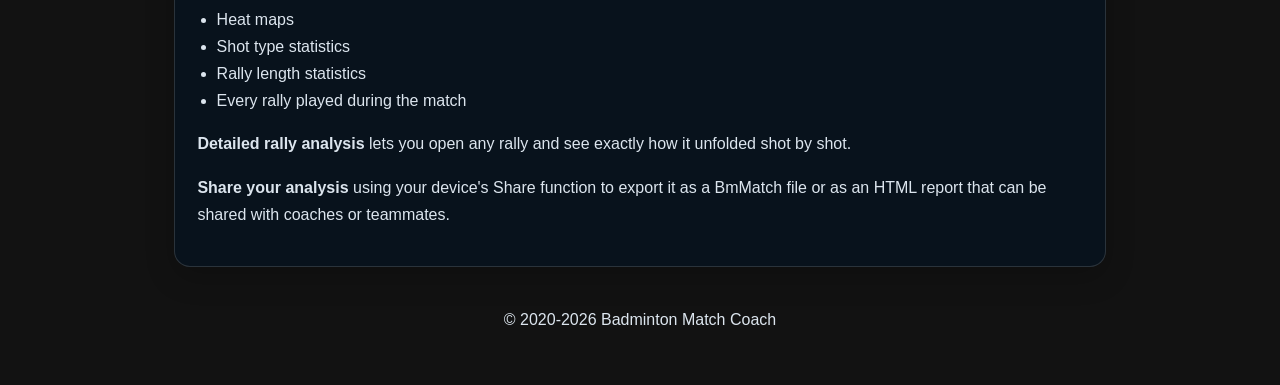
==== commit b7368e73: "20260724" ====
--- a/index.html
+++ b/index.html
@@ -9,11 +9,16 @@
 <body>
     <div class="page-shell">
         <header class="hero">
-            <div class="lang-switcher" role="group" aria-label="Language switcher">
-                <button class="lang-btn active" type="button" data-lang="en" aria-label="Switch to English">🇬🇧 English</button>
-                <button class="lang-btn" type="button" data-lang="sv" aria-label="Växla till svenska">🇸🇪 Svenska</button>
+            <div class="header-controls">
+                <div class="lang-switcher" role="group" aria-label="Language switcher">
+                    <button class="lang-btn active" type="button" data-lang="en" aria-label="Switch to English">🇬🇧 English</button>
+                    <button class="lang-btn" type="button" data-lang="sv" aria-label="Växla till svenska">🇸🇪 Svenska</button>
+                </div>
             </div>
-            <h1>Badminton Match Coach</h1>
+            <div class="hero-title-row">
+                <h1>Badminton Match Coach</h1>
+                <a href="faq.html" class="back-home-btn" data-i18n="faqLink">Frequently Asked Questions</a>
+            </div>
             <p data-i18n="heroSubtitle">Turn your coach, teammate, or friend into a digital match analyst and get instant insight into how matches are won or lost.</p>
             <p class="nav-links">
                 <a href="analysis.html" data-i18n="linkAnalysis">See what an analysis looks like</a>
@@ -53,6 +58,7 @@
                         <h3 data-i18n="mistakesTitle">Your mistakes</h3>
                         <p data-i18n="mistakesText1">Do you make more unforced errors at the beginning or end of games?</p>
                         <p data-i18n="mistakesText2">Which shot types cause the most problems?</p>
+                        <p data-i18n="mistakesText3">Can you use more margins to make them good?</p>
                     </div>
                     <div class="panel">
                         <h3 data-i18n="opponentTitle">Opponent's mistakes</h3>
--- a/css/styles.css
+++ b/css/styles.css
@@ -43,11 +43,34 @@
     box-shadow: 0 12px 40px rgba(0, 0, 0, 0.25);
 }
 
+.header-controls {
+    display: flex;
+    justify-content: space-between;
+    align-items: center;
+    gap: 0.6rem;
+    margin-bottom: 0.9rem;
+    flex-wrap: wrap;
+}
+
+.back-home-btn {
+    border: 1px solid rgba(255, 255, 255, 0.16);
+    background: rgba(255, 255, 255, 0.08);
+    color: var(--text);
+    padding: 0.45rem 0.8rem;
+    border-radius: 999px;
+    font-size: 0.95rem;
+    text-decoration: none;
+    white-space: nowrap;
+}
+
+.back-home-btn:hover {
+    background: rgba(255, 255, 255, 0.16);
+}
+
 .lang-switcher {
     display: flex;
     justify-content: flex-end;
     gap: 0.6rem;
-    margin-bottom: 0.9rem;
     flex-wrap: wrap;
 }
 
@@ -73,6 +96,19 @@
     color: var(--accent);
 }
 
+.hero-title-row {
+    display: flex;
+    justify-content: space-between;
+    align-items: center;
+    gap: 0.8rem;
+    flex-wrap: wrap;
+    margin-bottom: 0.5rem;
+}
+
+.hero-title-row h1 {
+    margin: 0;
+}
+
 .hero p {
     margin: 0;
     font-size: clamp(0.95rem, 2.2vw, 1.05rem);
@@ -148,6 +184,28 @@
 
 .nav-links a:hover {
     text-decoration: underline;
+}
+
+.faq-list {
+    display: grid;
+    gap: 0.9rem;
+}
+
+.faq-item {
+    background: rgba(255, 255, 255, 0.06);
+    border: 1px solid rgba(255, 255, 255, 0.12);
+    border-radius: 12px;
+    padding: 0.9rem 1rem;
+}
+
+.faq-item h3 {
+    margin: 0 0 0.35rem;
+    color: var(--accent-2);
+    font-size: 1.02rem;
+}
+
+.faq-item p {
+    margin: 0;
 }
 
 footer a {
@@ -372,6 +430,17 @@
     color: #1e293b;
     border-radius: 999px;
     padding: 8px 12px;
+}
+
+.preview-warning {
+    margin: 0;
+    background: #fff7e6;
+    color: #8a4b00;
+    border: 1px solid #ffd9a3;
+    border-radius: 12px;
+    padding: 0.65rem 0.8rem;
+    font-size: 0.9rem;
+    line-height: 1.5;
 }
 
 .screenshot-grid {
